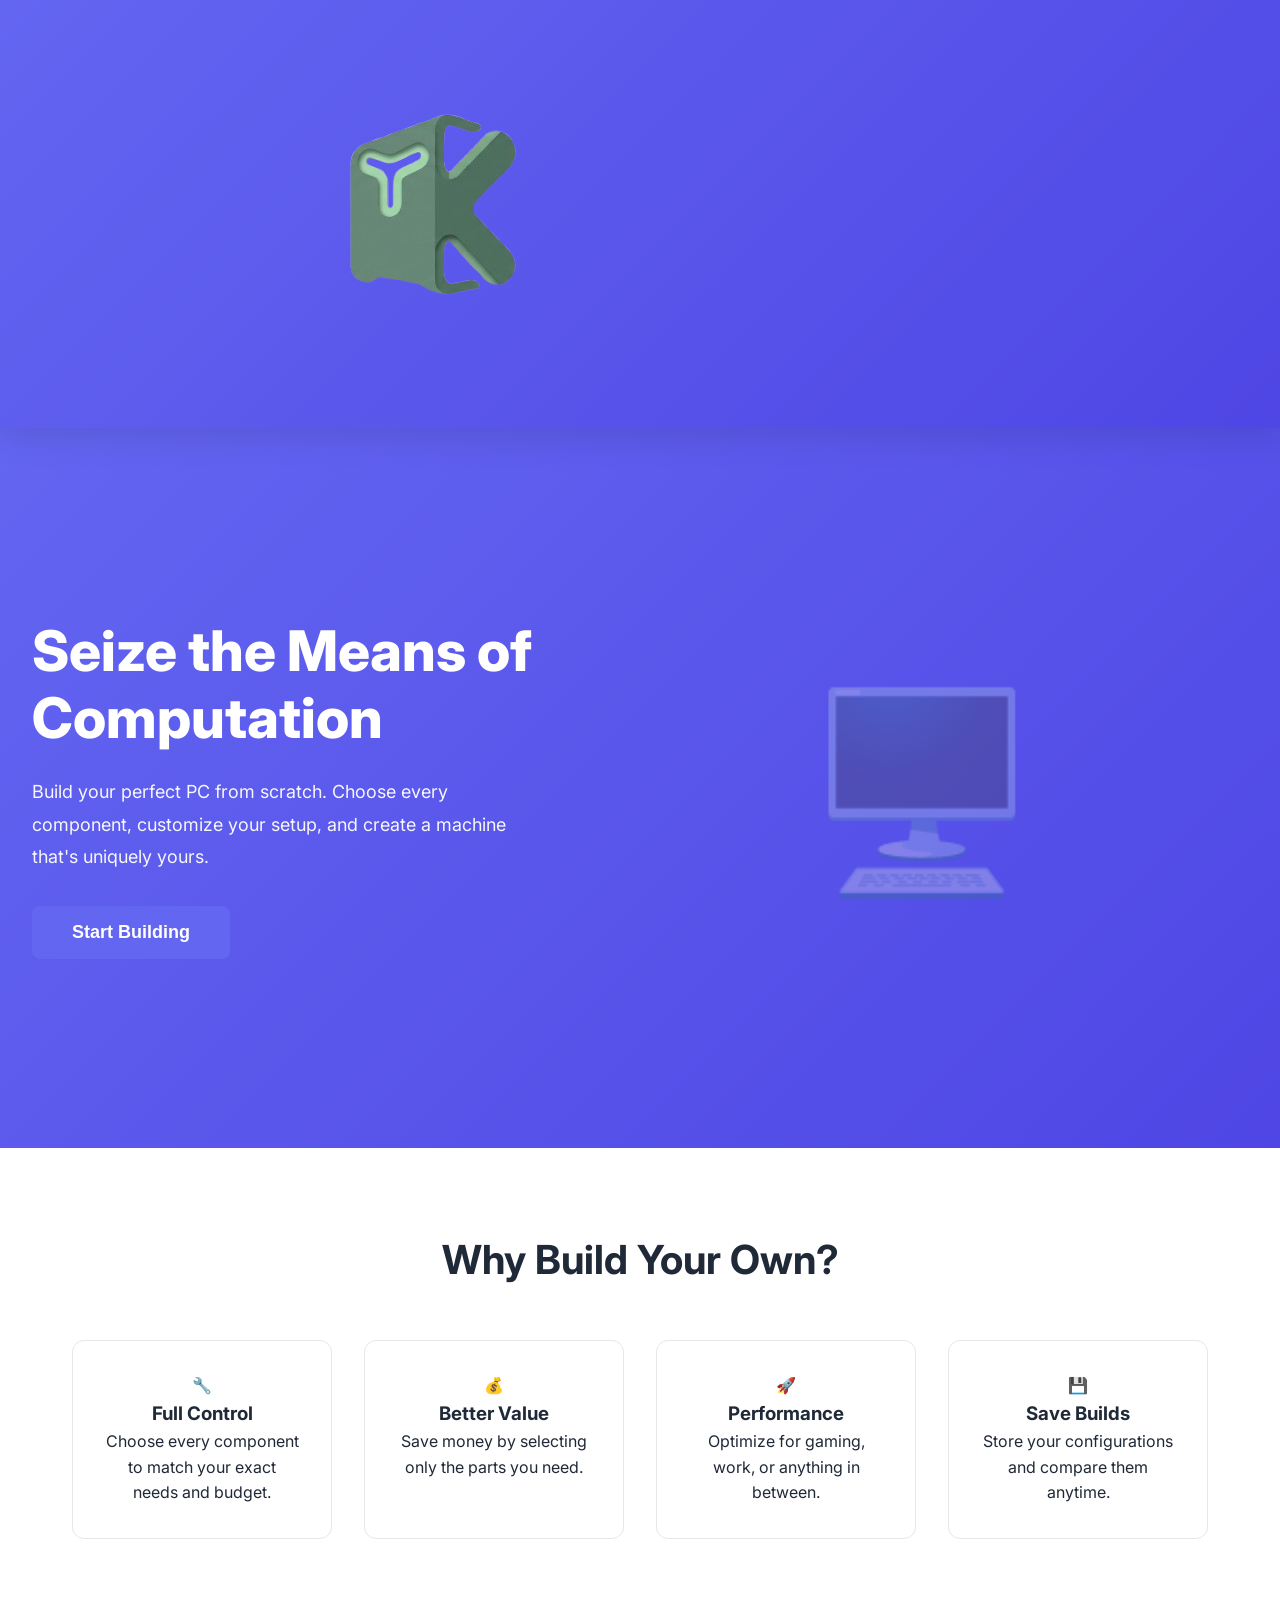
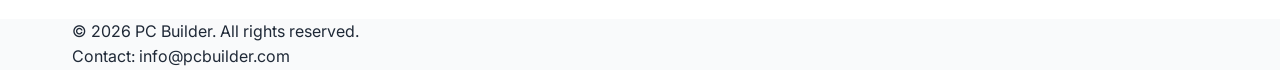
==== index.html @ 151d89b9 "first commit" ====
<!DOCTYPE html>
<html lang="en">
<head>
    <meta charset="UTF-8">
    <meta name="viewport" content="width=device-width, initial-scale=1.0">
    <title>PC Builder - Seize the Means of Computation</title>
    <link href="https://fonts.googleapis.com/css2?family=Inter:wght@300;400;600;700;800&display=swap" rel="stylesheet">
    <link rel="stylesheet" href="css/style.css">
</head>
<body id="home-page">
    <header class="header">
        <div class="container">
            <div class="logo">
                <span class="logo-icon"><img src="icons/Gemini_Generated_Image_48sp5448sp5448sp-removebg-preview.png" alt=""></span>
            </div>
        </div>
    </header>

    <main>
        <!-- Hero Section -->
        <section class="hero">
            <div class="hero-content">
                <h1 class="hero-title">Seize the Means of Computation</h1>
                <p class="hero-subtitle">Build your perfect PC from scratch. Choose every component, customize your setup, and create a machine that's uniquely yours.</p>
                <button class="btn btn-primary btn-large" onclick="window.location.href='configurator.html'">Start Building</button>
            </div>
            <div class="hero-image">
                <div class="hero-placeholder">🖥️</div>
            </div>
        </section>

        <!-- Features Section -->
        <section class="features">
            <div class="container">
                <h2>Why Build Your Own?</h2>
                <div class="features-grid">
                    <div class="feature-card">
                        <div class="feature-icon">🔧</div>
                        <h3>Full Control</h3>
                        <p>Choose every component to match your exact needs and budget.</p>
                    </div>
                    <div class="feature-card">
                        <div class="feature-icon">💰</div>
                        <h3>Better Value</h3>
                        <p>Save money by selecting only the parts you need.</p>
                    </div>
                    <div class="feature-card">
                        <div class="feature-icon">🚀</div>
                        <h3>Performance</h3>
                        <p>Optimize for gaming, work, or anything in between.</p>
                    </div>
                    <div class="feature-card">
                        <div class="feature-icon">💾</div>
                        <h3>Save Builds</h3>
                        <p>Store your configurations and compare them anytime.</p>
                    </div>
                </div>
            </div>
        </section>
    </main>

    <footer class="footer">
        <div class="container">
            <p>&copy; 2026 PC Builder. All rights reserved.</p>
            <p>Contact: info@pcbuilder.com</p>
        </div>
    </footer>

    <script src="https://code.jquery.com/jquery-3.6.0.min.js"></script>
    <script src="js/script.js"></script>
</body>
</html>
---- css/style.css ----
/* ============================================
   GLOBAL STYLES & VARIABLES
   ============================================ */

:root {
    --primary: #6366f1;
    --primary-dark: #4f46e5;
    --primary-light: #818cf8;
    --success: #10b981;
    --danger: #ef4444;
    --warning: #f59e0b;
    --info: #3b82f6;
    --dark: #1f2937;
    --light: #f9fafb;
    --border: #e5e7eb;
    --shadow: 0 10px 30px rgba(0, 0, 0, 0.1);
    --shadow-lg: 0 20px 50px rgba(0, 0, 0, 0.15);
    --radius: 8px;
    --radius-lg: 12px;
}

* {
    margin: 0;
    padding: 0;
    box-sizing: border-box;
}

html {
    scroll-behavior: smooth;
}

body {
    font-family: 'Inter', -apple-system, BlinkMacSystemFont, 'Segoe UI', sans-serif;
    color: var(--dark);
    background-color: var(--light);
    line-height: 1.6;
}

/* ============================================
   HEADER
   ============================================ */

.header {
    background: linear-gradient(135deg, var(--primary) 0%, var(--primary-dark) 100%);
    color: white;
    padding: 1.5rem 0;
    box-shadow: var(--shadow);
    position: sticky;
    top: 0;
    z-index: 100;
}

.header .container {
    max-width: 1200px;
    margin: 0 auto;
    padding: 0 2rem;
}

.header-content {
    display: flex;
    justify-content: space-between;
    align-items: center;
    gap: 2rem;
}

.logo {
    display: flex;
    align-items: center;
    gap: 0.75rem;
    font-size: 1.5rem;
    font-weight: 700;
}



.header-title {
    flex: 1;
    font-size: 1.5rem;
    text-align: center;
}

/* ============================================
   MAIN CONTAINER & LAYOUT
   ============================================ */

.container {
    max-width: 1200px;
    margin: 0 auto;
    padding: 0 2rem;
}

.container-flex {
    max-width: 1400px;
    margin: 0 auto;
    padding: 2rem;
    display: flex;
    gap: 2rem;
}

main {
    min-height: calc(100vh - 200px);
}

/* ============================================
   HERO SECTION
   ============================================ */

.hero {
    background: linear-gradient(135deg, var(--primary) 0%, var(--primary-dark) 100%);
    color: white;
    padding: 6rem 2rem;
    display: flex;
    align-items: center;
    justify-content: center;
    gap: 4rem;
    min-height: 80vh;
}

.hero-content {
    flex: 1;
    max-width: 500px;
}

.hero-title {
    font-size: 3.5rem;
    font-weight: 800;
    line-height: 1.2;
    margin-bottom: 1.5rem;
}

.hero-subtitle {
    font-size: 1.125rem;
    line-height: 1.8;
    margin-bottom: 2rem;
    opacity: 0.95;
}

.hero-image {
    flex: 1;
    display: flex;
    align-items: center;
    justify-content: center;
}

.hero-placeholder {
    font-size: 12rem;
    opacity: 0.3;
}

/* ============================================
   BUTTONS
   ============================================ */

.btn {
    display: inline-flex;
    align-items: center;
    justify-content: center;
    padding: 0.75rem 1.5rem;
    border: none;
    border-radius: var(--radius);
    font-size: 1rem;
    font-weight: 600;
    cursor: pointer;
    transition: all 0.3s ease;
    text-decoration: none;
    gap: 0.5rem;
}

.btn-primary {
    background-color: var(--primary);
    color: white;
}

.btn-primary:hover {
    background-color: var(--primary-dark);
    transform: translateY(-2px);
    box-shadow: var(--shadow);
}

.btn-secondary {
    background-color: white;
    color: var(--primary);
    border: 2px solid var(--primary);
}

.btn-secondary:hover {
    background-color: var(--primary);
    color: white;
}

.btn-success {
    background-color: var(--success);
    color: white;
}

.btn-success:hover {
    background-color: #059669;
}

.btn-danger {
    background-color: var(--danger);
    color: white;
}

.btn-danger:hover {
    background-color: #dc2626;
}

.btn-info {
    background-color: var(--info);
    color: white;
}

.btn-info:hover {
    background-color: #2563eb;
}

.btn-large {
    padding: 1rem 2.5rem;
    font-size: 1.125rem;
}

/* ============================================
   FEATURES SECTION
   ============================================ */

.features {
    padding: 5rem 0;
    background-color: white;
}

.features h2 {
    font-size: 2.5rem;
    margin-bottom: 3rem;
    text-align: center;
}

.features-grid {
    display: grid;
    grid-template-columns: repeat(auto-fit, minmax(250px, 1fr));
    gap: 2rem;
}

.feature-card {
    background: white;
    border: 1px solid var(--border);
    border-radius: var(--radius-lg);
    padding: 2rem;
    text-align: center;
    transition: all 0.3s ease;
}

.feature
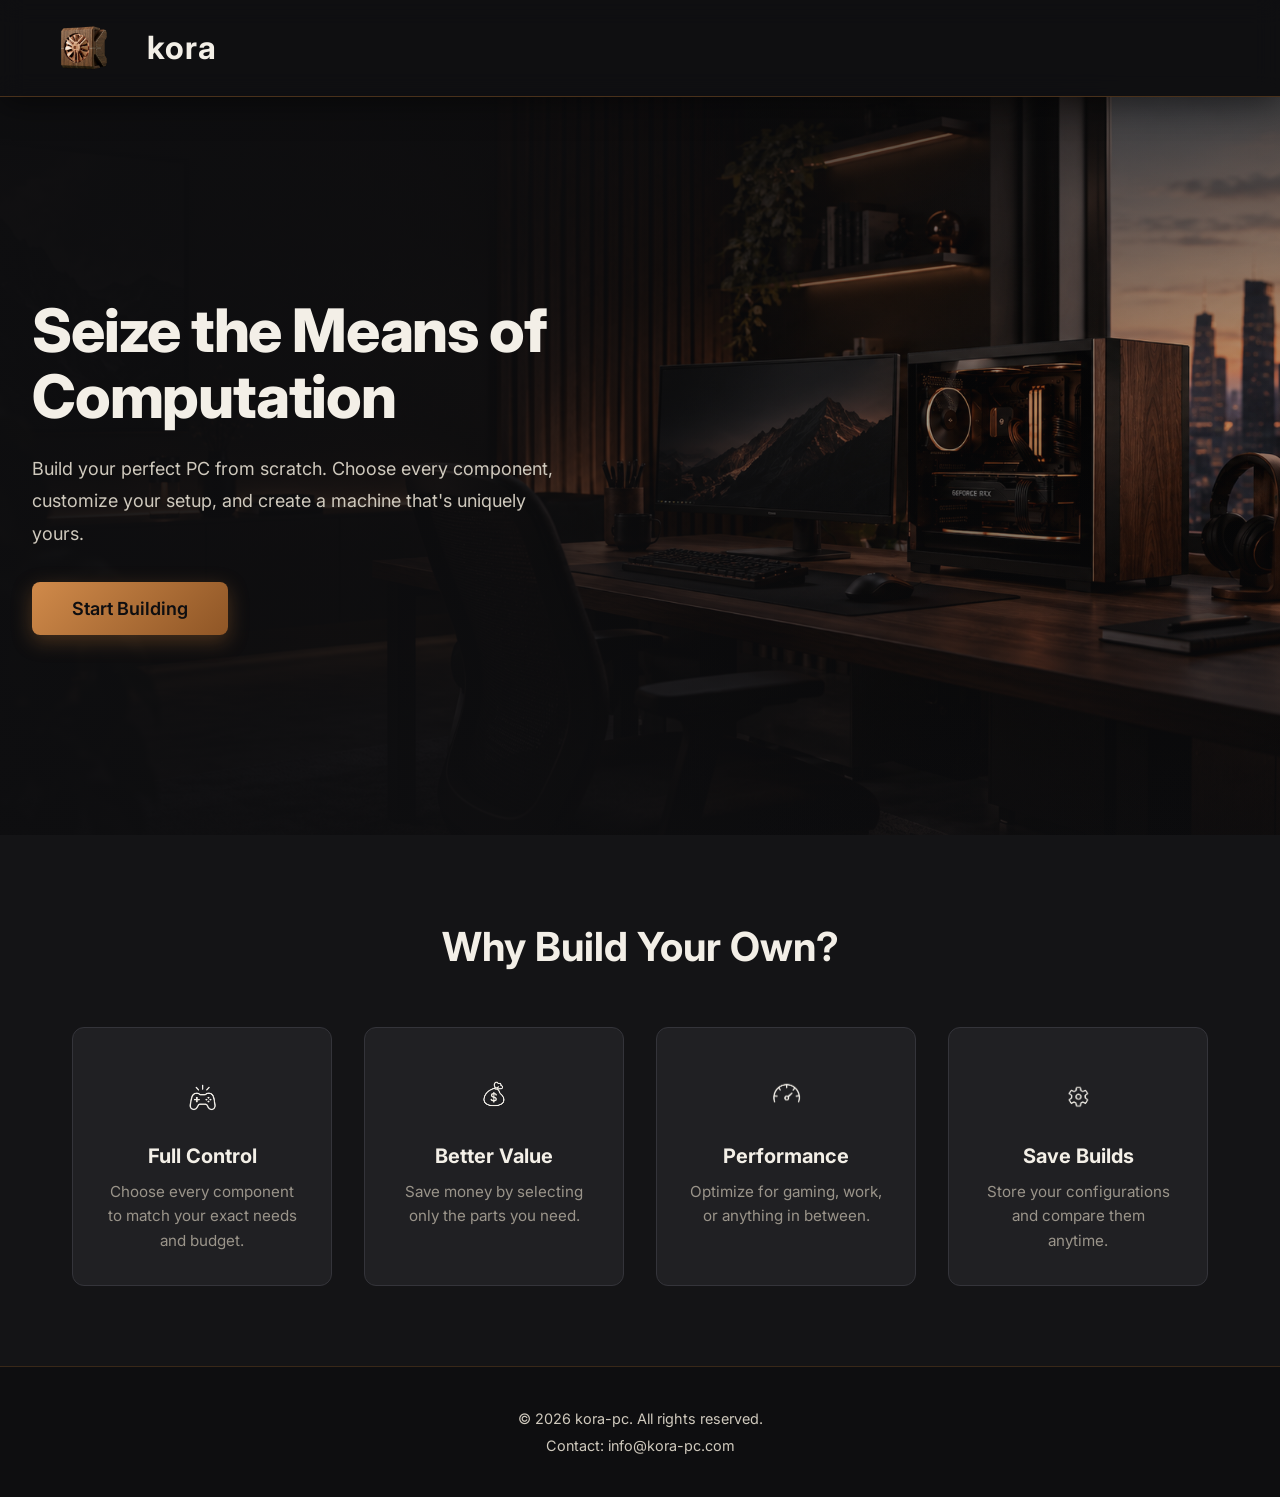
==== commit c05e5119: "beta-1" ====
--- a/index.html
+++ b/index.html
@@ -3,7 +3,7 @@
 <head>
     <meta charset="UTF-8">
     <meta name="viewport" content="width=device-width, initial-scale=1.0">
-    <title>PC Builder - Seize the Means of Computation</title>
+    <title>kora - Seize the Means of Computation</title>
     <link href="https://fonts.googleapis.com/css2?family=Inter:wght@300;400;600;700;800&display=swap" rel="stylesheet">
     <link rel="stylesheet" href="css/style.css">
 </head>
@@ -11,7 +11,8 @@
     <header class="header">
         <div class="container">
             <div class="logo">
-                <span class="logo-icon"><img src="icons/Gemini_Generated_Image_48sp5448sp5448sp-removebg-preview.png" alt=""></span>
+                <span class="logo-icon"><img src="icons/лого-Photoroom.png" alt="kora-pc logo"></span>
+                <span class="logo-text">kora</span>
             </div>
         </div>
     </header>
@@ -24,9 +25,6 @@
                 <p class="hero-subtitle">Build your perfect PC from scratch. Choose every component, customize your setup, and create a machine that's uniquely yours.</p>
                 <button class="btn btn-primary btn-large" onclick="window.location.href='configurator.html'">Start Building</button>
             </div>
-            <div class="hero-image">
-                <div class="hero-placeholder">🖥️</div>
-            </div>
         </section>
 
         <!-- Features Section -->
@@ -35,22 +33,22 @@
                 <h2>Why Build Your Own?</h2>
                 <div class="features-grid">
                     <div class="feature-card">
-                        <div class="feature-icon">🔧</div>
+                        <div class="feature-icon"><img src="icons/full control -Photoroom.png" alt="Full Control"></div>
                         <h3>Full Control</h3>
                         <p>Choose every component to match your exact needs and budget.</p>
                     </div>
                     <div class="feature-card">
-                        <div class="feature-icon">💰</div>
+                        <div class="feature-icon"><img src="icons/better value.png" alt="Better Value"></div>
                         <h3>Better Value</h3>
                         <p>Save money by selecting only the parts you need.</p>
                     </div>
                     <div class="feature-card">
-                        <div class="feature-icon">🚀</div>
+                        <div class="feature-icon"><img src="icons/perfomance-Photoroom.png" alt="Performance"></div>
                         <h3>Performance</h3>
                         <p>Optimize for gaming, work, or anything in between.</p>
                     </div>
                     <div class="feature-card">
-                        <div class="feature-icon">💾</div>
+                        <div class="feature-icon"><img src="icons/save-builds-Photoroom.png" alt="Save Builds"></div>
                         <h3>Save Builds</h3>
                         <p>Store your configurations and compare them anytime.</p>
                     </div>
@@ -61,12 +59,11 @@
 
     <footer class="footer">
         <div class="container">
-            <p>&copy; 2026 PC Builder. All rights reserved.</p>
-            <p>Contact: info@pcbuilder.com</p>
+            <p>&copy; 2026 kora-pc. All rights reserved.</p>
+            <p>Contact: info@kora-pc.com</p>
         </div>
     </footer>
 
-    <script src="https://code.jquery.com/jquery-3.6.0.min.js"></script>
-    <script src="js/script.js"></script>
+    <!-- Лендинг не требует JavaScript конструктора. -->
 </body>
 </html>
--- a/css/style.css
+++ b/css/style.css
@@ -1,20 +1,54 @@
 /* ============================================
-   GLOBAL STYLES & VARIABLES
+   KORA-PC — GLOBAL STYLES & VARIABLES
+
+   Palette
+   - Deep Graphite / Matte Black  → base of the interface & cases
+   - Warm Walnut / Copper         → accent (cooling copper, wood, nature)
+   - Muted Sage / Off-White       → backgrounds, text, clean spaces
    ============================================ */
 
 :root {
-    --primary: #6366f1;
-    --primary-dark: #4f46e5;
-    --primary-light: #818cf8;
-    --success: #10b981;
-    --danger: #ef4444;
-    --warning: #f59e0b;
-    --info: #3b82f6;
-    --dark: #1f2937;
-    --light: #f9fafb;
-    --border: #e5e7eb;
-    --shadow: 0 10px 30px rgba(0, 0, 0, 0.1);
-    --shadow-lg: 0 20px 50px rgba(0, 0, 0, 0.15);
+    /* --- Core palette --- */
+    --graphite: #1b1b1d;
+    --graphite-900: #141416;
+    --graphite-800: #202023;
+    --graphite-700: #2a2a2e;
+    --graphite-600: #38383d;
+    --matte-black: #0e0e10;
+
+    --copper: #b87333;
+    --copper-light: #d08a4a;
+    --copper-dark: #8f5626;
+    --walnut: #5c3a21;
+
+    --sage: #8a9a7b;
+    --sage-light: #a7b596;
+
+    --off-white: #f3efe7;
+    --off-white-dim: #cfc9bd;
+
+    /* --- Semantic tokens --- */
+    --primary: var(--copper);
+    --primary-dark: var(--copper-dark);
+    --primary-light: var(--copper-light);
+
+    --success: var(--sage);
+    --danger: #c25a4a;
+    --warning: #d9a441;
+    --info: #8aa2b0;
+
+    --text: var(--off-white);
+    --text-muted: #9a948a;
+
+    --surface: var(--graphite-800);
+    --surface-2: var(--graphite-700);
+    --border: #34343a;
+
+    --shadow: 0 10px 30px rgba(0, 0, 0, 0.45);
+    --shadow-lg: 0 20px 50px rgba(0, 0, 0, 0.55);
+
+    --accent-gradient: linear-gradient(135deg, var(--copper-light) 0%, var(--copper-dark) 100%);
+
     --radius: 8px;
     --radius-lg: 12px;
 }
@@ -25,26 +59,36 @@
     box-sizing: border-box;
 }
 
+/* Видимый фокус для клавиатурной навигации (мышь — без рамки). */
+:focus-visible {
+    outline: 2px solid var(--primary-light);
+    outline-offset: 2px;
+}
+
 html {
     scroll-behavior: smooth;
 }
 
 body {
     font-family: 'Inter', -apple-system, BlinkMacSystemFont, 'Segoe UI', sans-serif;
-    color: var(--dark);
-    background-color: var(--light);
+    color: var(--text);
+    background-color: var(--graphite);
     line-height: 1.6;
+    -webkit-font-smoothing: antialiased;
 }
 
 /* ============================================
-   HEADER
+   HEADER (index.html)
    ============================================ */
 
 .header {
-    background: linear-gradient(135deg, var(--primary) 0%, var(--primary-dark) 100%);
-    color: white;
-    padding: 1.5rem 0;
-    box-shadow: var(--shadow);
+    background-color: rgba(14, 14, 16, 0.85);
+    -webkit-backdrop-filter: blur(12px);
+    backdrop-filter: blur(12px);
+    color: var(--off-white);
+    padding: 1.25rem 0;
+    border-bottom: 1px solid rgba(184, 115, 51, 0.35);
+    box-shadow: 0 8px 30px rgba(0, 0, 0, 0.45);
     position: sticky;
     top: 0;
     z-index: 100;
@@ -56,6 +100,14 @@
     padding: 0 2rem;
 }
 
+/* Home page: brand flush to the left edge, text right next to the logo */
+#home-page .header .container {
+    max-width: none;
+    display: flex;
+    justify-content: flex-start;
+    padding: 0 2rem;
+}
+
 .header-content {
     display: flex;
     justify-content: space-between;
@@ -69,9 +121,39 @@
     gap: 0.75rem;
     font-size: 1.5rem;
     font-weight: 700;
-}
-
-
+    letter-spacing: 0.02em;
+}
+
+.logo-icon {
+    display: inline-flex;
+    align-items: center;
+    justify-content: center;
+    font-size: 1.75rem;
+    line-height: 1;
+}
+
+.logo-icon img {
+    display: block;
+    height: 40px;
+    width: auto;
+}
+
+/* Home page: noticeably larger logo */
+#home-page .logo-icon img {
+    height: 56px;
+}
+
+.logo-text {
+    font-size: 1.5rem;
+    font-weight: 700;
+    white-space: nowrap;
+    color: var(--off-white);
+}
+
+#home-page .logo-text {
+    font-size: 2rem;
+    letter-spacing: 0.03em;
+}
 
 .header-title {
     flex: 1;
@@ -80,7 +162,7 @@
 }
 
 /* ============================================
-   MAIN CONTAINER & LAYOUT
+   MAIN CONTAINER & LAYOUT (index.html)
    ============================================ */
 
 .container {
@@ -89,42 +171,58 @@
     padding: 0 2rem;
 }
 
-.container-flex {
-    max-width: 1400px;
-    margin: 0 auto;
-    padding: 2rem;
-    display: flex;
-    gap: 2rem;
-}
-
 main {
     min-height: calc(100vh - 200px);
 }
 
 /* ============================================
-   HERO SECTION
+   HERO SECTION (index.html)
    ============================================ */
 
 .hero {
-    background: linear-gradient(135deg, var(--primary) 0%, var(--primary-dark) 100%);
-    color: white;
+    position: relative;
+    display: flex;
+    align-items: center;
+    justify-content: flex-start;
+    min-height: 82vh;
     padding: 6rem 2rem;
-    display: flex;
-    align-items: center;
-    justify-content: center;
-    gap: 4rem;
-    min-height: 80vh;
+    color: var(--off-white);
+    background-color: var(--matte-black);
+    background-image: url('../icons/Кинематографичный кабинет с ПК и видом на город.png');
+    background-size: cover;
+    background-position: center;
+    background-repeat: no-repeat;
+}
+
+/* Cinematic dark overlay so the text stays legible over the photo */
+.hero::before {
+    content: "";
+    position: absolute;
+    inset: 0;
+    background:
+        linear-gradient(90deg,
+            rgba(14, 14, 16, 0.95) 0%,
+            rgba(14, 14, 16, 0.78) 38%,
+            rgba(14, 14, 16, 0.32) 70%,
+            rgba(14, 14, 16, 0.12) 100%),
+        linear-gradient(180deg,
+            rgba(14, 14, 16, 0.55) 0%,
+            rgba(14, 14, 16, 0.12) 42%,
+            rgba(14, 14, 16, 0.78) 100%);
 }
 
 .hero-content {
+    position: relative;
+    z-index: 1;
     flex: 1;
-    max-width: 500px;
+    max-width: 620px;
 }
 
 .hero-title {
-    font-size: 3.5rem;
+    font-size: 3.75rem;
     font-weight: 800;
-    line-height: 1.2;
+    line-height: 1.1;
+    letter-spacing: -0.02em;
     margin-bottom: 1.5rem;
 }
 
@@ -132,19 +230,8 @@
     font-size: 1.125rem;
     line-height: 1.8;
     margin-bottom: 2rem;
-    opacity: 0.95;
-}
-
-.hero-image {
-    flex: 1;
-    display: flex;
-    align-items: center;
-    justify-content: center;
-}
-
-.hero-placeholder {
-    font-size: 12rem;
-    opacity: 0.3;
+    max-width: 540px;
+    color: var(--off-white-dim);
 }
 
 /* ============================================
@@ -158,6 +245,7 @@
     padding: 0.75rem 1.5rem;
     border: none;
     border-radius: var(--radius);
+    font-family: inherit;
     font-size: 1rem;
     font-weight: 600;
     cursor: pointer;
@@ -167,52 +255,54 @@
 }
 
 .btn-primary {
-    background-color: var(--primary);
-    color: white;
+    background: var(--accent-gradient);
+    color: var(--matte-black);
+    box-shadow: 0 6px 20px rgba(184, 115, 51, 0.35);
 }
 
 .btn-primary:hover {
-    background-color: var(--primary-dark);
     transform: translateY(-2px);
-    box-shadow: var(--shadow);
+    box-shadow: 0 10px 28px rgba(184, 115, 51, 0.5);
+    filter: brightness(1.06);
 }
 
 .btn-secondary {
-    background-color: white;
-    color: var(--primary);
-    border: 2px solid var(--primary);
+    background-color: transparent;
+    color: var(--off-white);
+    border: 2px solid rgba(184, 115, 51, 0.75);
 }
 
 .btn-secondary:hover {
-    background-color: var(--primary);
-    color: white;
+    background-color: var(--copper);
+    border-color: var(--copper);
+    color: var(--matte-black);
 }
 
 .btn-success {
-    background-color: var(--success);
-    color: white;
+    background-color: var(--sage);
+    color: var(--matte-black);
 }
 
 .btn-success:hover {
-    background-color: #059669;
+    background-color: var(--sage-light);
 }
 
 .btn-danger {
     background-color: var(--danger);
-    color: white;
+    color: var(--off-white);
 }
 
 .btn-danger:hover {
-    background-color: #dc2626;
+    background-color: #a8473a;
 }
 
 .btn-info {
     background-color: var(--info);
-    color: white;
+    color: var(--matte-black);
 }
 
 .btn-info:hover {
-    background-color: #2563eb;
+    background-color: #9db4c1;
 }
 
 .btn-large {
@@ -220,19 +310,29 @@
     font-size: 1.125rem;
 }
 
+.btn:disabled,
+.card-btn:disabled {
+    opacity: 0.45;
+    cursor: not-allowed;
+    filter: none;
+    transform: none;
+    box-shadow: none;
+}
+
 /* ============================================
-   FEATURES SECTION
+   FEATURES SECTION (index.html)
    ============================================ */
 
 .features {
     padding: 5rem 0;
-    background-color: white;
+    background-color: var(--graphite-900);
 }
 
 .features h2 {
     font-size: 2.5rem;
     margin-bottom: 3rem;
     text-align: center;
+    color: var(--off-white);
 }
 
 .features-grid {
@@ -242,7 +342,7 @@
 }
 
 .feature-card {
-    background: white;
+    background: var(--surface);
     border: 1px solid var(--border);
     border-radius: var(--radius-lg);
     padding: 2rem;
@@ -250,4 +350,1134 @@
     transition: all 0.3s ease;
 }
 
-.feature
+.feature-card:hover {
+    transform: translateY(-5px);
+    box-shadow: var(--shadow);
+    border-color: var(--copper);
+}
+
+.feature-icon {
+    font-size: 2.5rem;
+    margin-bottom: 1rem;
+}
+
+.feature-icon img {
+    height: 2.5rem;
+    width: auto;
+    display: inline-block;
+    vertical-align: middle;
+}
+
+.feature-card h3 {
+    font-size: 1.25rem;
+    margin-bottom: 0.5rem;
+    color: var(--off-white);
+}
+
+.feature-card p {
+    color: var(--text-muted);
+    font-size: 0.95rem;
+}
+
+/* ============================================
+   FOOTER (index.html)
+   ============================================ */
+
+.footer {
+    background-color: var(--matte-black);
+    color: var(--off-white-dim);
+    padding: 2.5rem 0;
+    text-align: center;
+    border-top: 1px solid rgba(184, 115, 51, 0.25);
+}
+
+.footer .container {
+    display: flex;
+    flex-direction: column;
+    gap: 0.25rem;
+}
+
+.footer p {
+    font-size: 0.9rem;
+}
+
+/* ============================================
+   BUILDER APP (configurator.html)
+   Two panels: Sidebar (left) + Workspace (right)
+   ============================================ */
+
+#configurator-page {
+    height: 100vh;
+    overflow: hidden;
+}
+
+.builder {
+    display: flex;
+    gap: 1rem;
+    width: 100%;
+    height: 100vh;
+    padding: 1rem;
+}
+
+/* --------------------------------------------
+   Sidebar (left panel)
+   -------------------------------------------- */
+
+.sidebar {
+    flex: 0 0 340px;
+    max-width: 340px;
+    display: flex;
+    flex-direction: column;
+    padding: 1.25rem;
+    overflow: hidden;
+    background-color: var(--surface);
+    border: 1px solid var(--border);
+    border-radius: var(--radius-lg);
+}
+
+.brand {
+    display: flex;
+    align-items: center;
+    gap: 0.75rem;
+    color: inherit;
+    text-decoration: none;
+}
+
+.sidebar-header {
+    flex: none;
+}
+
+.brand-titles {
+    display: flex;
+    flex-direction: column;
+}
+
+.brand-logo img {
+    display: block;
+    height: 36px;
+    width: auto;
+}
+
+.brand-name {
+    display: block;
+    font-size: 1.25rem;
+    font-weight: 700;
+    line-height: 1.15;
+    color: var(--off-white);
+}
+
+.brand-sub {
+    display: block;
+    font-size: 0.8rem;
+    color: var(--text-muted);
+}
+
+/* Progress */
+
+.progress {
+    margin: 1.25rem 0 0.75rem;
+}
+
+.progress-head {
+    display: flex;
+    justify-content: space-between;
+    align-items: baseline;
+    margin-bottom: 0.4rem;
+    font-size: 0.85rem;
+    font-weight: 600;
+    color: var(--text-muted);
+}
+
+.progress-value {
+    color: var(--copper-light);
+}
+
+.progress-bar {
+    height: 8px;
+    background-color: var(--graphite-600);
+    border-radius: 999px;
+    overflow: hidden;
+}
+
+.progress-fill {
+    height: 100%;
+    width: 0;
+    background: var(--accent-gradient);
+    border-radius: 999px;
+    transition: width 0.4s ease;
+}
+
+.sidebar-meta {
+    margin-top: 0.5rem;
+    font-size: 0.8rem;
+    color: var(--text-muted);
+}
+
+.divider {
+    border: none;
+    border-top: 1px solid var(--border);
+    margin: 0.75rem 0;
+}
+
+/* Category list */
+
+.category-list {
+    flex: 1;
+    display: flex;
+    flex-direction: column;
+    gap: 0.4rem;
+    overflow-y: auto;
+    padding-right: 0.25rem;
+}
+
+.category-item {
+    display: flex;
+    align-items: center;
+    justify-content: space-between;
+    gap: 0.75rem;
+    width: 100%;
+    padding: 0.55rem 0.65rem;
+    font-family: inherit;
+    font-size: 0.9rem;
+    color: var(--off-white);
+    text-align: left;
+    background-color: var(--surface-2);
+    border: 1px solid var(--border);
+    border-radius: var(--radius);
+    cursor: pointer;
+    transition: border-color 0.2s ease, background-color 0.2s ease;
+}
+
+.category-item:hover {
+    border-color: var(--copper);
+}
+
+.category-item.is-active {
+    background-color: var(--graphite-600);
+    border-color: var(--copper);
+    box-shadow: inset 3px 0 0 var(--copper);
+}
+
+.category-name {
+    display: flex;
+    gap: 0.35rem;
+    line-height: 1.25;
+}
+
+.category-num {
+    flex: none;
+    color: var(--text-muted);
+}
+
+.category-slot {
+    flex: none;
+    display: flex;
+    align-items: center;
+    justify-content: center;
+    width: 46px;
+    height: 34px;
+    padding: 0 0.15rem;
+    overflow: hidden;
+    font-size: 0.65rem;
+    line-height: 1.05;
+    text-align: center;
+    color: var(--text-muted);
+    background-color: var(--graphite);
+    border: 1px solid var(--border);
+    border-radius: var(--radius);
+}
+
+.category-slot img {
+    width: 100%;
+    height: 100%;
+    object-fit: cover;
+}
+
+.category-slot.is-filled {
+    border-color: var(--copper);
+    color: var(--copper-light);
+    background-color: rgba(184, 115, 51, 0.12);
+    cursor: pointer;
+}
+
+.category-slot.is-filled:hover {
+    border-color: var(--copper-light);
+    background-color: rgba(184, 115, 51, 0.22);
+}
+
+/* Complete button */
+
+.btn-complete {
+    width: 100%;
+    margin-top: 1rem;
+    padding: 0.8rem 1rem;
+    font-family: inherit;
+    font-size: 0.95rem;
+    font-weight: 600;
+    color: var(--off-white);
+    background-color: transparent;
+    border: 1px solid var(--border);
+    border-radius: var(--radius);
+    cursor: pointer;
+    transition: border-color 0.2s ease, background-color 0.2s ease, color 0.2s ease;
+}
+
+.btn-complete:hover {
+    border-color: var(--copper);
+    color: var(--copper-light);
+}
+
+/* --------------------------------------------
+   Workspace (right panel)
+   -------------------------------------------- */
+
+.workspace {
+    flex: 1;
+    min-width: 0;
+    display: flex;
+    flex-direction: column;
+    padding: 1.25rem;
+    overflow: hidden;
+    background-color: var(--surface);
+    border: 1px solid var(--border);
+    border-radius: var(--radius-lg);
+}
+
+.workspace-top {
+    display: flex;
+    align-items: center;
+    gap: 0.75rem;
+}
+
+.search-box {
+    position: relative;
+    flex: 1;
+}
+
+.search-input {
+    width: 100%;
+    padding: 0.7rem 2.75rem 0.7rem 1rem;
+    font-family: inherit;
+    font-size: 0.95rem;
+    color: var(--off-white);
+    background-color: var(--graphite);
+    border: 1px solid var(--border);
+    border-radius: var(--radius);
+    transition: border-color 0.2s ease, box-shadow 0.2s ease;
+}
+
+.search-input::placeholder {
+    color: var(--text-muted);
+}
+
+.search-input:focus {
+    outline: none;
+    border-color: var(--copper);
+    box-shadow: 0 0 0 3px rgba(184, 115, 51, 0.22);
+}
+
+.search-icon {
+    position: absolute;
+    top: 50%;
+    right: 1rem;
+    transform: translateY(-50%);
+    line-height: 1;
+    pointer-events: none;
+    opacity: 0.6;
+}
+
+/* Menu button + dropdown */
+
+.menu-wrap {
+    position: relative;
+    flex: none;
+}
+
+.menu-btn {
+    display: flex;
+    flex-direction: column;
+    align-items: center;
+    justify-content: center;
+    gap: 4px;
+    width: 46px;
+    height: 42px;
+    background-color: var(--graphite);
+    border: 1px solid var(--border);
+    border-radius: var(--radius);
+    cursor: pointer;
+    transition: border-color 0.2s ease;
+}
+
+.menu-btn:hover {
+    border-color: var(--copper);
+}
+
+.menu-btn span {
+    display: block;
+    width: 18px;
+    height: 2px;
+    background-color: var(--off-white);
+    border-radius: 2px;
+}
+
+.menu-dropdown {
+    position: absolute;
+    top: calc(100% + 0.5rem);
+    left: 0;
+    z-index: 30;
+    display: none;
+    min-width: 190px;
+    padding: 0.35rem;
+    background-color: var(--graphite-800);
+    border: 1px solid var(--border);
+    border-radius: var(--radius);
+    box-shadow: var(--shadow);
+}
+
+.menu-dropdown.is-open {
+    display: block;
+}
+
+.menu-dropdown button {
+    display: block;
+    width: 100%;
+    padding: 0.55rem 0.7rem;
+    font-family: inherit;
+    font-size: 0.9rem;
+    color: var(--off-white);
+    text-align: left;
+    background: transparent;
+    border: none;
+    border-radius: 6px;
+    cursor: pointer;
+}
+
+.menu-dropdown button:hover {
+    background-color: var(--surface-2);
+}
+
+.workspace-divider {
+    border: none;
+    border-top: 1px solid var(--border);
+    margin: 1rem 0;
+}
+
+/* --------------------------------------------
+   Toolbar (filters & sort)
+   -------------------------------------------- */
+
+.toolbar {
+    display: flex;
+    flex-wrap: wrap;
+    align-items: flex-end;
+    gap: 0.75rem;
+    margin-bottom: 1rem;
+}
+
+.filter-group {
+    display: flex;
+    flex-direction: column;
+    gap: 0.3rem;
+}
+
+.filter-group label {
+    font-size: 0.72rem;
+    font-weight: 600;
+    letter-spacing: 0.02em;
+    color: var(--text-muted);
+}
+
+.toolbar-select,
+.toolbar-input {
+    padding: 0.45rem 0.6rem;
+    font-family: inherit;
+    font-size: 0.85rem;
+    color: var(--off-white);
+    background-color: var(--graphite);
+    border: 1px solid var(--border);
+    border-radius: var(--radius);
+}
+
+.toolbar-select {
+    cursor: pointer;
+}
+
+.toolbar-select option {
+    background-color: var(--graphite-800);
+    color: var(--off-white);
+}
+
+.toolbar-input {
+    width: 110px;
+}
+
+.toolbar-select:focus,
+.toolbar-input:focus {
+    outline: none;
+    border-color: var(--copper);
+}
+
+.toolbar-btn {
+    padding: 0.5rem 0.9rem;
+    font-family: inherit;
+    font-size: 0.85rem;
+    font-weight: 600;
+    color: var(--off-white);
+    background-color: transparent;
+    border: 1px solid var(--border);
+    border-radius: var(--radius);
+    cursor: pointer;
+    transition: border-color 0.2s ease, color 0.2s ease, filter 0.2s ease;
+}
+
+.toolbar-btn:hover {
+    border-color: var(--copper);
+    color: var(--copper-light);
+}
+
+.toolbar-btn.primary {
+    color: var(--matte-black);
+    background: var(--accent-gradient);
+    border-color: transparent;
+}
+
+.toolbar-btn.primary:hover {
+    filter: brightness(1.06);
+    color: var(--matte-black);
+}
+
+/* --------------------------------------------
+   Workspace heading & counters
+   -------------------------------------------- */
+
+.workspace-head {
+    display: flex;
+    flex-wrap: wrap;
+    justify-content: space-between;
+    align-items: baseline;
+    gap: 0.75rem;
+    margin-bottom: 0.75rem;
+}
+
+.category-title {
+    font-size: 1.5rem;
+    font-weight: 700;
+    color: var(--off-white);
+}
+
+.counters {
+    display: flex;
+    flex-wrap: wrap;
+    gap: 0.5rem;
+    font-size: 0.78rem;
+    color: var(--text-muted);
+}
+
+.counters span {
+    display: inline-flex;
+    align-items: center;
+    gap: 0.35rem;
+    padding: 0.25rem 0.65rem;
+    background-color: var(--graphite);
+    border: 1px solid var(--border);
+    border-radius: 999px;
+}
+
+.counters b {
+    color: var(--copper-light);
+    font-weight: 700;
+}
+
+/* --------------------------------------------
+   Messages
+   -------------------------------------------- */
+
+.messages {
+    display: flex;
+    flex-direction: column;
+    gap: 0.4rem;
+    margin-bottom: 0.75rem;
+}
+
+.messages:empty {
+    display: none;
+}
+
+.message {
+    padding: 0.6rem 0.9rem;
+    font-size: 0.85rem;
+    color: var(--off-white);
+    background-color: var(--surface-2);
+    border: 1px solid var(--border);
+    border-left-width: 3px;
+    border-radius: var(--radius);
+}
+
+.message-success {
+    border-left-color: var(--sage);
+    background-color: rgba(138, 154, 123, 0.12);
+}
+
+.message-error {
+    border-left-color: var(--danger);
+    background-color: rgba(194, 90, 74, 0.14);
+}
+
+.message-info {
+    border-left-color: var(--copper);
+    background-color: rgba(184, 115, 51, 0.12);
+}
+
+/* --------------------------------------------
+   Product grid & cards
+   -------------------------------------------- */
+
+.product-grid {
+    flex: 1;
+    display: grid;
+    grid-template-columns: repeat(auto-fill, minmax(190px, 1fr));
+    gap: 0.7rem;
+    align-content: start;
+    overflow-y: auto;
+    padding-right: 0.25rem;
+}
+
+.product-card {
+    display: flex;
+    flex-direction: column;
+    overflow: hidden;
+    background-color: var(--surface-2);
+    border: 1px solid var(--border);
+    border-radius: var(--radius-lg);
+    cursor: pointer;
+    transition: border-color 0.2s ease, transform 0.2s ease;
+}
+
+.product-card:hover {
+    transform: translateY(-2px);
+    border-color: var(--copper);
+    box-shadow: var(--shadow);
+}
+
+.product-card.is-selected {
+    border-color: var(--copper);
+    box-shadow: 0 0 0 1px var(--copper) inset, 0 6px 20px rgba(184, 115, 51, 0.18);
+}
+
+.product-card.is-selected:hover {
+    box-shadow: 0 0 0 1px var(--copper) inset, var(--shadow);
+}
+
+.card-media {
+    display: flex;
+    align-items: center;
+    justify-content: center;
+    aspect-ratio: 16 / 10;
+    font-size: 1.35rem;
+    color: var(--text-muted);
+    background-color: var(--graphite-700);
+}
+
+.card-media img {
+    width: 100%;
+    height: 100%;
+    object-fit: cover;
+}
+
+/* Товар с фотографией: белый фон фотографии сливается с областью. */
+.card-media.has-image {
+    padding: 0.4rem;
+    background-color: #ffffff;
+}
+
+.card-media.has-image img {
+    object-fit: contain;
+}
+
+.card-body {
+    display: flex;
+    flex-direction: column;
+    gap: 0.3rem;
+    padding: 0.6rem 0.7rem;
+}
+
+.card-name {
+    font-size: 0.85rem;
+    font-weight: 600;
+    line-height: 1.3;
+    color: var(--off-white);
+}
+
+.card-price {
+    font-size: 0.9rem;
+    font-weight: 700;
+    color: var(--copper-light);
+}
+
+.card-brand {
+    font-size: 0.72rem;
+    color: var(--text-muted);
+}
+
+/* Описание товара: по умолчанию скрыто — карточка остаётся компактной.
+   Раскрывается и подсвечивается, когда активен поиск. */
+.card-desc {
+    display: none;
+}
+
+.card-desc:empty {
+    display: none !important;
+}
+
+.product-grid.is-searching .card-desc {
+    display: -webkit-box;
+    overflow: hidden;
+    padding: 0.4rem 0.5rem;
+    font-size: 0.76rem;
+    line-height: 1.45;
+    color: var(--off-white-dim);
+    background-color: rgba(184, 115, 51, 0.12);
+    border-left: 2px solid var(--copper);
+    border-radius: 4px;
+    -webkit-line-clamp: 3;
+    -webkit-box-orient: vertical;
+    animation: card-desc-in 0.25s ease;
+}
+
+@keyframes card-desc-in {
+    from {
+        opacity: 0;
+        transform: translateY(-3px);
+    }
+    to {
+        opacity: 1;
+        transform: translateY(0);
+    }
+}
+
+/* Подсветка совпадения поискового запроса в названии и описании. */
+.card-name mark,
+.card-desc mark {
+    padding: 0 2px;
+    color: var(--matte-black);
+    background-color: var(--copper-light);
+    border-radius: 3px;
+}
+
+.card-meta {
+    display: flex;
+    justify-content: space-between;
+    align-items: center;
+    gap: 0.4rem;
+    margin-top: 0.15rem;
+}
+
+.card-stock {
+    font-size: 0.66rem;
+    font-weight: 600;
+}
+
+.card-stock.in {
+    color: var(--sage-light);
+}
+
+.card-stock.out {
+    color: var(--danger);
+}
+
+.card-actions {
+    display: flex;
+    gap: 0.3rem;
+    margin-top: 0.4rem;
+}
+
+.card-btn {
+    flex: 1;
+    padding: 0.32rem 0.35rem;
+    font-family: inherit;
+    font-size: 0.68rem;
+    font-weight: 600;
+    color: var(--off-white);
+    background-color: transparent;
+    border: 1px solid var(--border);
+    border-radius: var(--radius);
+    cursor: pointer;
+    transition: border-color 0.2s ease, color 0.2s ease;
+}
+
+.card-btn:hover {
+    border-color: var(--copper);
+    color: var(--copper-light);
+}
+
+.card-btn.delete-btn:hover {
+    border-color: var(--danger);
+    color: var(--danger);
+}
+
+.card-btn.select-btn.is-active {
+    color: var(--matte-black);
+    background: var(--accent-gradient);
+    border-color: transparent;
+}
+
+.card-btn.select-btn.is-active:hover {
+    color: var(--matte-black);
+    filter: brightness(1.06);
+}
+
+/* Placeholder skeleton (mockup default state) */
+
+.card-skeleton {
+    height: 0.8rem;
+    border-radius: 4px;
+    background-color: var(--graphite-600);
+}
+
+.card-skeleton.short {
+    width: 55%;
+}
+
+/* Empty / "nothing found" state */
+
+.grid-empty {
+    grid-column: 1 / -1;
+    display: flex;
+    flex-direction: column;
+    align-items: center;
+    gap: 0.5rem;
+    padding: 4rem 1rem;
+    text-align: center;
+    color: var(--text-muted);
+}
+
+.grid-empty::before {
+    content: "\1F50D";
+    font-size: 2rem;
+    line-height: 1;
+    opacity: 0.6;
+}
+
+/* Аккуратные скроллбары в прокручиваемых зонах. */
+.category-list,
+.product-grid,
+.summary-list,
+.modal-content {
+    scrollbar-width: thin;
+    scrollbar-color: var(--graphite-600) transparent;
+}
+
+.category-list::-webkit-scrollbar,
+.product-grid::-webkit-scrollbar,
+.summary-list::-webkit-scrollbar,
+.modal-content::-webkit-scrollbar {
+    width: 8px;
+}
+
+.category-list::-webkit-scrollbar-thumb,
+.product-grid::-webkit-scrollbar-thumb,
+.summary-list::-webkit-scrollbar-thumb,
+.modal-content::-webkit-scrollbar-thumb {
+    background-color: var(--graphite-600);
+    border-radius: 999px;
+}
+
+.category-list::-webkit-scrollbar-thumb:hover,
+.product-grid::-webkit-scrollbar-thumb:hover,
+.summary-list::-webkit-scrollbar-thumb:hover,
+.modal-content::-webkit-scrollbar-thumb:hover {
+    background-color: var(--copper-dark);
+}
+
+/* ============================================
+   SUMMARY MODAL
+   ============================================ */
+
+.modal {
+    position: fixed;
+    inset: 0;
+    z-index: 1000;
+    display: flex;
+    align-items: center;
+    justify-content: center;
+    padding: 1rem;
+    background-color: rgba(10, 10, 12, 0.72);
+    opacity: 0;
+    visibility: hidden;
+    transition: opacity 0.25s ease, visibility 0.25s ease;
+}
+
+.modal.active {
+    opacity: 1;
+    visibility: visible;
+}
+
+.modal-content {
+    width: min(100%, 480px);
+    max-height: 92vh;
+    overflow-y: auto;
+    background: var(--surface);
+    border: 1px solid var(--border);
+    border-radius: var(--radius-lg);
+    box-shadow: var(--shadow-lg);
+    transform: translateY(-20px) scale(0.98);
+    transition: transform 0.25s ease;
+}
+
+.modal.active .modal-content {
+    transform: translateY(0) scale(1);
+}
+
+.modal-header {
+    position: sticky;
+    top: 0;
+    z-index: 1;
+    display: flex;
+    justify-content: space-between;
+    align-items: center;
+    padding: 1.25rem 1.5rem;
+    background: var(--surface);
+    border-bottom: 1px solid var(--border);
+}
+
+.modal-header h2 {
+    font-size: 1.25rem;
+    color: var(--off-white);
+}
+
+.modal-close {
+    font-size: 1.75rem;
+    line-height: 1;
+    color: var(--text-muted);
+    cursor: pointer;
+    transition: color 0.2s ease;
+}
+
+.modal-close:hover {
+    color: var(--copper-light);
+}
+
+.modal-body {
+    padding: 1.5rem;
+}
+
+.modal-footer {
+    display: flex;
+    justify-content: flex-end;
+    gap: 0.75rem;
+    padding: 1rem 1.5rem 1.5rem;
+    border-top: 1px solid var(--border);
+}
+
+/* --------------------------------------------
+   Product form
+   -------------------------------------------- */
+
+.form-grid {
+    display: grid;
+    grid-template-columns: 1fr 1fr;
+    gap: 0.9rem;
+}
+
+.form-field {
+    display: flex;
+    flex-direction: column;
+    gap: 0.35rem;
+}
+
+.form-field.full {
+    grid-column: 1 / -1;
+}
+
+.form-field label {
+    font-size: 0.78rem;
+    font-weight: 600;
+    color: var(--text-muted);
+}
+
+.form-control {
+    padding: 0.6rem 0.75rem;
+    font-family: inherit;
+    font-size: 0.9rem;
+    color: var(--off-white);
+    background-color: var(--graphite-700);
+    border: 1px solid var(--border);
+    border-radius: var(--radius);
+}
+
+.form-control:focus {
+    outline: none;
+    border-color: var(--copper);
+    box-shadow: 0 0 0 3px rgba(184, 115, 51, 0.22);
+}
+
+.form-field.checkbox {
+    flex-direction: row;
+    align-items: center;
+}
+
+.form-field.checkbox label {
+    display: flex;
+    align-items: center;
+    gap: 0.5rem;
+    font-size: 0.9rem;
+    color: var(--off-white);
+    cursor: pointer;
+}
+
+.form-errors {
+    margin-bottom: 0.9rem;
+}
+
+.form-errors.has-errors {
+    padding: 0.6rem 0.8rem;
+    font-size: 0.82rem;
+    color: #f0c9c1;
+    background-color: rgba(194, 90, 74, 0.15);
+    border: 1px solid var(--danger);
+    border-radius: var(--radius);
+}
+
+.form-errors ul {
+    margin: 0;
+    padding-left: 1.1rem;
+}
+
+.summary-list {
+    display: flex;
+    flex-direction: column;
+    max-height: 50vh;
+    overflow-y: auto;
+}
+
+.summary-row {
+    display: flex;
+    justify-content: space-between;
+    gap: 1rem;
+    padding: 0.6rem 0;
+    font-size: 0.9rem;
+    border-bottom: 1px solid var(--border);
+}
+
+.summary-row:last-child {
+    border-bottom: none;
+}
+
+.summary-cat {
+    color: var(--text-muted);
+}
+
+.summary-val {
+    color: var(--off-white);
+    text-align: right;
+}
+
+.summary-total {
+    font-weight: 700;
+    border-top: 1px solid var(--border);
+}
+
+.summary-total .summary-val {
+    color: var(--copper-light);
+}
+
+/* ============================================
+   RESPONSIVE
+   ============================================ */
+
+@media (max-width: 992px) {
+    .hero {
+        min-height: 70vh;
+        padding: 4rem 1.5rem;
+    }
+
+    .hero-title {
+        font-size: 2.75rem;
+    }
+
+    .product-grid {
+        grid-template-columns: repeat(auto-fill, minmax(170px, 1fr));
+    }
+}
+
+@media (max-width: 640px) {
+    .header-content {
+        flex-wrap: wrap;
+        justify-content: center;
+        gap: 1rem;
+    }
+
+    .header-title {
+        order: 3;
+        flex-basis: 100%;
+        font-size: 1.25rem;
+    }
+
+    .hero-title {
+        font-size: 2.1rem;
+    }
+
+    .features {
+        padding: 3rem 0;
+    }
+
+    /* Builder: stack panels, allow the page to scroll */
+    #configurator-page {
+        height: auto;
+        overflow: auto;
+    }
+
+    .builder {
+        flex-direction: column;
+        height: auto;
+        min-height: 100vh;
+        padding: 0.75rem;
+    }
+
+    .sidebar {
+        flex: 1 1 auto;
+        max-width: 100%;
+    }
+
+    /* Не даём длинному списку категорий отодвинуть рабочую область. */
+    .category-list {
+        max-height: 42vh;
+    }
+
+    .workspace {
+        min-height: 70vh;
+    }
+
+    .product-grid {
+        grid-template-columns: 1fr;
+    }
+
+    .form-grid {
+        grid-template-columns: 1fr;
+    }
+
+    .modal-content {
+        width: 100%;
+    }
+
+    .category-title {
+        font-size: 1.25rem;
+    }
+
+    .toolbar {
+        gap: 0.5rem;
+    }
+
+    .filter-group {
+        flex: 1 1 130px;
+    }
+
+    .toolbar-select,
+    .toolbar-input {
+        width: 100%;
+    }
+
+    .toolbar-btn {
+        flex: 1 1 auto;
+    }
+}
